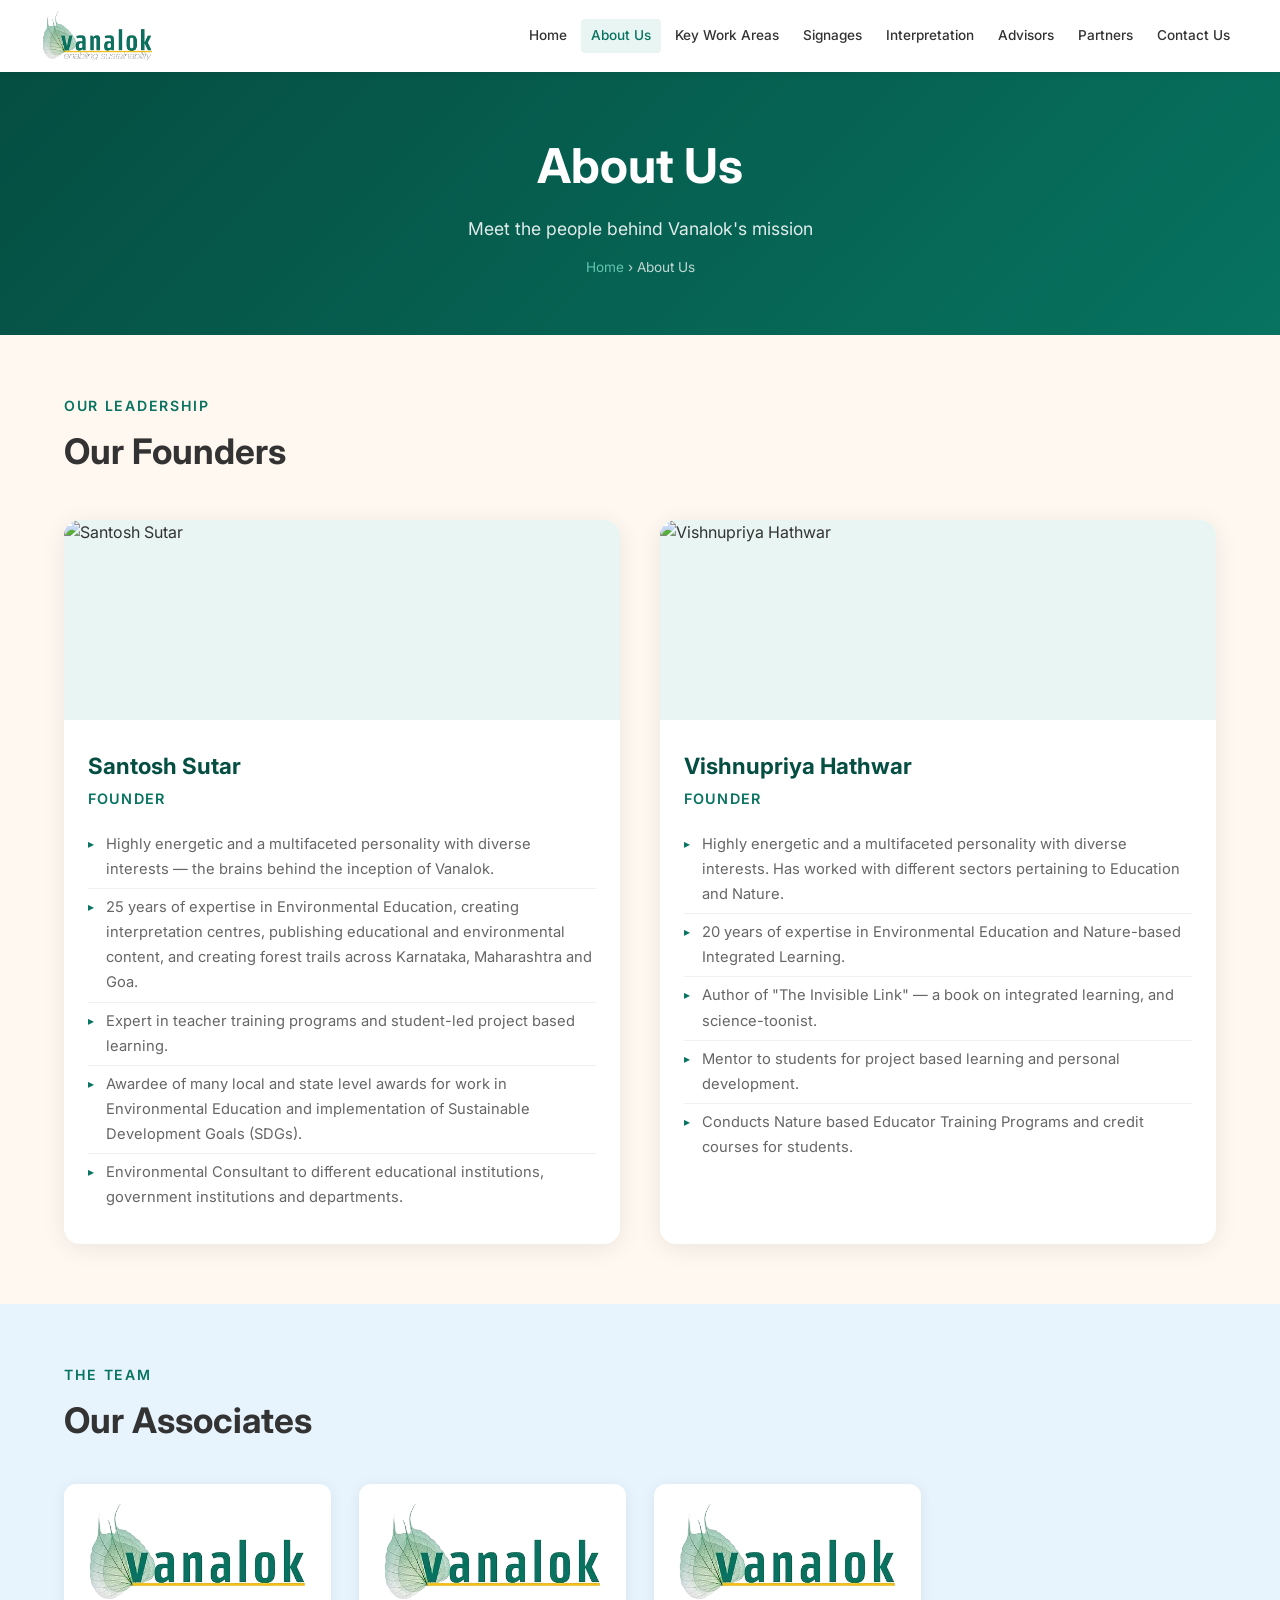
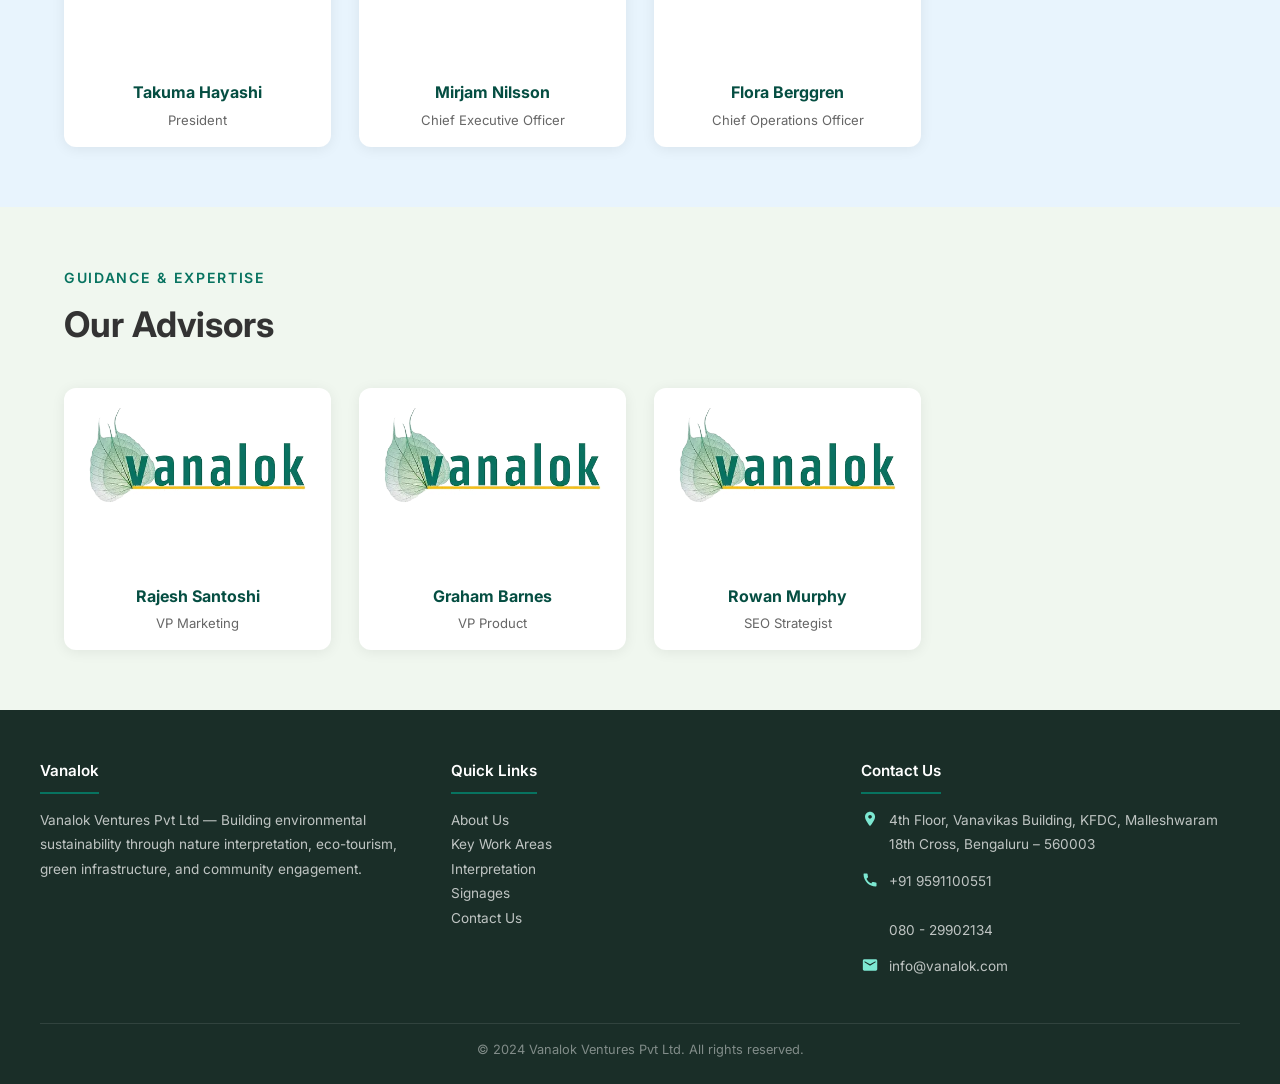
==== about.html @ e389078a "Initial commit" ====
<!doctype html>
<html lang="en">
  <head>
    <meta charset="UTF-8" />
    <meta name="viewport" content="width=device-width, initial-scale=1" />
    <title>About Us – Vanalok</title>
    <link
      rel="icon"
      href="https://vanalok.com/wp-content/uploads/2025/05/cropped-android-chrome-512x512-1-32x32.png"
      sizes="32x32"
    />
    <link rel="preconnect" href="https://fonts.googleapis.com" />
    <link rel="preconnect" href="https://fonts.gstatic.com" crossorigin />
    <link
      href="https://fonts.googleapis.com/css2?family=Inter:wght@300;400;500;600;700&display=swap"
      rel="stylesheet"
    />
    <style>
      *,
      *::before,
      *::after {
        box-sizing: border-box;
        margin: 0;
        padding: 0;
      }
      :root {
        --green: #077360;
        --green-dark: #054e42;
        --green-light: #e8f5f2;
        --text: #333;
        --text-light: #666;
        --white: #fff;
        --section-pad: 60px 0;
        --max-w: 1200px;
      }
      html {
        scroll-behavior: smooth;
      }
      body {
        font-family: "Inter", sans-serif;
        color: var(--text);
        line-height: 1.6;
      }
      a {
        color: inherit;
        text-decoration: none;
      }
      img {
        max-width: 100%;
        height: auto;
        display: block;
      }

      /* ── HEADER ── */
      #masthead {
        position: fixed;
        top: 0;
        left: 0;
        right: 0;
        z-index: 1000;
        background: rgba(255, 255, 255, 0.96);
        backdrop-filter: blur(6px);
        box-shadow: 0 1px 8px rgba(0, 0, 0, 0.08);
        padding: 0 32px;
      }
      .header-inner {
        max-width: var(--max-w);
        margin: auto;
        display: flex;
        align-items: center;
        justify-content: space-between;
        height: 72px;
      }
      .site-logo img {
        height: 54px;
        width: auto;
      }
      .nav-toggle {
        display: none;
        cursor: pointer;
        background: none;
        border: none;
        padding: 4px;
      }
      .nav-toggle svg {
        display: block;
      }
      .main-nav ul {
        list-style: none;
        display: flex;
        gap: 4px;
        flex-wrap: wrap;
      }
      .main-nav ul li a {
        display: block;
        padding: 6px 10px;
        font-size: 0.85rem;
        font-weight: 500;
        color: var(--text);
        border-radius: 4px;
        transition:
          color 0.2s,
          background 0.2s;
      }
      .main-nav ul li a:hover,
      .main-nav ul li a.active {
        color: var(--green);
        background: var(--green-light);
      }

      /* Mobile nav drawer */
      .nav-drawer {
        display: none;
        position: fixed;
        inset: 0;
        z-index: 2000;
      }
      .nav-overlay {
        position: absolute;
        inset: 0;
        background: rgba(0, 0, 0, 0.45);
      }
      .nav-panel {
        position: absolute;
        top: 0;
        right: 0;
        width: 280px;
        height: 100%;
        background: var(--white);
        padding: 24px 20px;
        overflow-y: auto;
        animation: slideIn 0.25s ease;
      }
      @keyframes slideIn {
        from {
          transform: translateX(100%);
        }
        to {
          transform: translateX(0);
        }
      }
      .nav-panel-close {
        display: flex;
        justify-content: flex-end;
        margin-bottom: 16px;
        background: none;
        border: none;
        cursor: pointer;
        color: var(--text);
      }
      .nav-panel ul {
        list-style: none;
      }
      .nav-panel ul li a {
        display: block;
        padding: 12px 8px;
        border-bottom: 1px solid #eee;
        font-size: 0.95rem;
        font-weight: 500;
        color: var(--text);
        transition: color 0.2s;
      }
      .nav-panel ul li a:hover {
        color: var(--green);
      }
      .nav-drawer.open {
        display: block;
      }

      /* ── PAGE HERO BANNER ── */
      .page-hero {
        margin-top: 72px;
        background: linear-gradient(
          135deg,
          var(--green-dark) 0%,
          var(--green) 100%
        );
        padding: 56px 24px;
        text-align: center;
        color: var(--white);
      }
      .page-hero h1 {
        font-size: clamp(2rem, 4vw, 3rem);
        font-weight: 700;
        margin-bottom: 10px;
      }
      .page-hero p {
        font-size: 1.1rem;
        opacity: 0.88;
      }
      .breadcrumb {
        margin-top: 14px;
        font-size: 0.85rem;
        opacity: 0.75;
      }
      .breadcrumb a {
        color: #7de8d2;
      }
      .breadcrumb a:hover {
        text-decoration: underline;
      }

      /* ── SECTIONS ── */
      .section {
        padding: var(--section-pad);
      }
      .container {
        max-width: var(--max-w);
        margin: auto;
        padding: 0 24px;
      }
      .section-tag {
        font-size: 0.88rem;
        font-weight: 600;
        letter-spacing: 0.12em;
        text-transform: uppercase;
        color: var(--green);
        margin-bottom: 6px;
      }
      .section-title {
        font-size: clamp(1.6rem, 3vw, 2.2rem);
        font-weight: 700;
        color: var(--text);
        margin-bottom: 20px;
      }
      .section-title.center {
        text-align: center;
      }

      /* ── PERSON CARD (Founders) ── */
      .founders-grid {
        display: grid;
        grid-template-columns: 1fr 1fr;
        gap: 40px;
        margin-top: 40px;
      }
      @media (max-width: 768px) {
        .founders-grid {
          grid-template-columns: 1fr;
          gap: 32px;
        }
      }
      .founder-card {
        background: var(--white);
        border-radius: 16px;
        overflow: hidden;
        box-shadow: 0 4px 24px rgba(0, 0, 0, 0.08);
        display: flex;
        flex-direction: column;
      }
      .founder-card-img {
        width: 100%;
        height: 320px;
        object-fit: cover;
        object-position: top;
      }
      @media (max-width: 480px) {
        .founder-card-img {
          height: 240px;
        }
      }
      .founder-card-body {
        padding: 28px 24px;
        flex: 1;
      }
      .founder-card-body h2 {
        font-size: 1.4rem;
        font-weight: 700;
        color: var(--green-dark);
        margin-bottom: 4px;
      }
      .founder-card-body .role {
        font-size: 0.9rem;
        font-weight: 600;
        color: var(--green);
        text-transform: uppercase;
        letter-spacing: 0.08em;
        margin-bottom: 16px;
      }
      .founder-card-body ul {
        list-style: none;
        padding: 0;
      }
      .founder-card-body ul li {
        font-size: 0.92rem;
        color: var(--text-light);
        line-height: 1.7;
        padding: 6px 0;
        border-bottom: 1px solid #f0f0f0;
        padding-left: 18px;
        position: relative;
      }
      .founder-card-body ul li::before {
        content: "▸";
        position: absolute;
        left: 0;
        color: var(--green);
        font-size: 0.75rem;
        top: 8px;
      }
      .founder-card-body ul li:last-child {
        border-bottom: none;
      }

      /* ── ASSOCIATES & ADVISORS GRID ── */
      .people-grid {
        display: grid;
        grid-template-columns: repeat(auto-fill, minmax(220px, 1fr));
        gap: 28px;
        margin-top: 36px;
      }
      @media (max-width: 500px) {
        .people-grid {
          grid-template-columns: repeat(2, 1fr);
          gap: 16px;
        }
      }
      @media (max-width: 340px) {
        .people-grid {
          grid-template-columns: 1fr;
        }
      }
      .person-card {
        background: var(--white);
        border-radius: 12px;
        overflow: hidden;
        box-shadow: 0 2px 14px rgba(0, 0, 0, 0.07);
        text-align: center;
        transition:
          transform 0.2s,
          box-shadow 0.2s;
      }
      .person-card:hover {
        transform: translateY(-4px);
        box-shadow: 0 8px 28px rgba(7, 115, 96, 0.13);
      }
      .person-card img {
        width: 100%;
        height: 180px;
        object-fit: cover;
        object-position: top;
      }
      .person-card-body {
        padding: 16px 14px;
      }
      .person-card-body h3 {
        font-size: 1rem;
        font-weight: 700;
        color: var(--green-dark);
        margin-bottom: 4px;
      }
      .person-card-body p {
        font-size: 0.82rem;
        color: var(--text-light);
      }

      /* ── SECTION BACKGROUNDS ── */
      .bg-founders {
        background: #fff8f0;
      }
      .bg-associates {
        background: #e8f4fd;
      }
      .bg-advisors {
        background: #f0f7ef;
      }

      /* ── FOOTER ── */
      footer {
        background: #1a2e28;
        color: rgba(255, 255, 255, 0.8);
        padding: 48px 24px 24px;
      }
      .footer-inner {
        max-width: var(--max-w);
        margin: auto;
      }
      .footer-grid {
        display: grid;
        grid-template-columns: 1fr 1fr 1fr;
        gap: 32px;
        margin-bottom: 32px;
      }
      @media (max-width: 700px) {
        .footer-grid {
          grid-template-columns: 1fr;
        }
      }
      .footer-col h4 {
        color: var(--white);
        font-size: 0.95rem;
        font-weight: 600;
        margin-bottom: 14px;
        padding-bottom: 8px;
        border-bottom: 2px solid var(--green);
        display: inline-block;
      }
      .footer-col p,
      .footer-col a {
        font-size: 0.85rem;
        color: rgba(255, 255, 255, 0.72);
        line-height: 1.8;
        display: block;
      }
      .footer-col a:hover {
        color: #7de8d2;
      }
      .footer-contact-item {
        display: flex;
        gap: 10px;
        margin-bottom: 12px;
        align-items: flex-start;
      }
      .footer-contact-item svg {
        flex-shrink: 0;
        margin-top: 2px;
      }
      .footer-bottom {
        border-top: 1px solid rgba(255, 255, 255, 0.1);
        padding-top: 16px;
        text-align: center;
        font-size: 0.8rem;
        color: rgba(255, 255, 255, 0.45);
      }

      /* ── SCROLL TO TOP ── */
      #scrollTop {
        position: fixed;
        bottom: 24px;
        right: 24px;
        z-index: 999;
        background: var(--green);
        color: var(--white);
        border: none;
        cursor: pointer;
        width: 42px;
        height: 42px;
        border-radius: 50%;
        display: none;
        align-items: center;
        justify-content: center;
        box-shadow: 0 4px 12px rgba(7, 115, 96, 0.3);
        transition: background 0.2s;
      }
      #scrollTop.visible {
        display: flex;
      }
      #scrollTop:hover {
        background: var(--green-dark);
      }

      /* ── RESPONSIVE TWEAKS ── */
      @media (max-width: 900px) {
        .main-nav {
          display: none;
        }
        .nav-toggle {
          display: block;
        }
      }
      @media (max-width: 480px) {
        #masthead {
          padding: 0 16px;
        }
        .page-hero {
          padding: 40px 16px;
        }
        .container {
          padding: 0 16px;
        }
        .section {
          padding: 40px 0;
        }
        .founder-card-body {
          padding: 20px 16px;
        }
      }
    </style>
  </head>
  <body>
    <!-- HEADER -->
    <header id="masthead">
      <div class="header-inner">
        <a href="index.html" class="site-logo">
          <img
            src="images/logo.png"
            alt="Vanalok"
            onerror="
              this.style.display = 'none';
              this.nextSibling.style.display = 'block';
            "
          />
          <span
            style="
              display: none;
              font-size: 1.4rem;
              font-weight: 700;
              color: #077360;
            "
            >Vanalok</span
          >
        </a>
        <nav class="main-nav" aria-label="Main navigation">
          <ul>
            <li><a href="https://vanalok.com/index.html">Home</a></li>
            <li><a href="" class="active">About Us</a></li>
            <li><a href="https://vanalok.com/index.html#homeFocus">Key Work Areas</a></li>
            <li><a href="https://vanalok.com/index.html#homeSign">Signages</a></li>
            <li><a href="https://vanalok.com/index.html#interpretation">Interpretation</a></li>
            <li><a href="https://vanalok.com/index.html#team">Advisors</a></li>
            <li><a href="https://vanalok.com/index.html#partners">Partners</a></li>
            <li><a href="https://vanalok.com/contact.html">Contact Us</a></li>
          </ul>
        </nav>
        <button class="nav-toggle" aria-label="Open menu" id="navToggle">
          <svg
            xmlns="http://www.w3.org/2000/svg"
            width="26"
            height="26"
            viewBox="0 0 24 25"
            fill="none"
          >
            <path
              d="M20 12.18H10"
              stroke="#077360"
              stroke-width="1.5"
              stroke-linecap="round"
            />
            <path
              d="M20 5.18H4"
              stroke="#077360"
              stroke-width="1.5"
              stroke-linecap="round"
            />
            <path
              d="M20 19.18H4"
              stroke="#077360"
              stroke-width="1.5"
              stroke-linecap="round"
            />
          </svg>
        </button>
      </div>
    </header>

    <!-- MOBILE NAV DRAWER -->
    <div class="nav-drawer" id="navDrawer">
      <div class="nav-overlay" id="navOverlay"></div>
      <div class="nav-panel">
        <button class="nav-panel-close" id="navClose" aria-label="Close menu">
          <svg
            xmlns="http://www.w3.org/2000/svg"
            width="24"
            height="24"
            viewBox="0 0 512 512"
            fill="#333"
          >
            <path
              d="M464 32H48C21.5 32 0 53.5 0 80v352c0 26.5 21.5 48 48 48h416c26.5 0 48-21.5 48-48V80c0-26.5-21.5-48-48-48zm0 394c0 3.3-2.7 6-6 6H54c-3.3 0-6-2.7-6-6V86c0-3.3 2.7-6 6-6h404c3.3 0 6 2.7 6 6v340zM356.5 194.6L295.1 256l61.4 61.4c4.6 4.6 4.6 12.1 0 16.8l-22.3 22.3c-4.6 4.6-12.1 4.6-16.8 0L256 295.1l-61.4 61.4c-4.6 4.6-12.1 4.6-16.8 0l-22.3-22.3c-4.6-4.6-4.6-12.1 0-16.8l61.4-61.4-61.4-61.4c-4.6-4.6-4.6-12.1 0-16.8l22.3-22.3c4.6-4.6 12.1-4.6 16.8 0l61.4 61.4 61.4-61.4c4.6-4.6 12.1-4.6 16.8 0l22.3 22.3c4.7 4.6 4.7 12.1 0 16.8z"
            />
          </svg>
        </button>
        <nav>
          <ul>
            <li><a href="https://vanalok.com/index.html">Home</a></li>
            <li><a href="" class="active">About Us</a></li>
            <li><a href="https://vanalok.com/index.html#homeFocus">Key Work Areas</a></li>
            <li><a href="https://vanalok.com/index.html#homeSign">Signages</a></li>
            <li><a href="https://vanalok.com/index.html#interpretation">Interpretation</a></li>
            <li><a href="https://vanalok.com/index.html#team">Advisors</a></li>
            <li><a href="https://vanalok.com/index.html#partners">Partners</a></li>
            <li><a href="https://vanalok.com/contact.html">Contact Us</a></li>
          </ul>
        </nav>
      </div>
    </div>

    <!-- PAGE HERO -->
    <div class="page-hero">
      <h1>About Us</h1>
      <p>Meet the people behind Vanalok's mission</p>
      <div class="breadcrumb">
        <a href="index.html">Home</a> &rsaquo; About Us
      </div>
    </div>

    <!-- FOUNDERS -->
    <section class="section bg-founders">
      <div class="container">
        <p class="section-tag">Our Leadership</p>
        <h2 class="section-title">Our Founders</h2>
        <div class="founders-grid">
          <!-- Founder 1 -->
          <div class="founder-card">
            <img
              class="founder-card-img"
              src="https://vanalok.com/wp-content/uploads/2024/03/Picture1.png"
              alt="Santosh Sutar"
              loading="lazy"
              onerror="
                this.style.background = '#e8f5f2';
                this.style.height = '200px';
              "
            />
            <div class="founder-card-body">
              <h2>Santosh Sutar</h2>
              <p class="role">Founder</p>
              <ul>
                <li>
                  Highly energetic and a multifaceted personality with diverse
                  interests — the brains behind the inception of Vanalok.
                </li>
                <li>
                  25 years of expertise in Environmental Education, creating
                  interpretation centres, publishing educational and
                  environmental content, and creating forest trails across
                  Karnataka, Maharashtra and Goa.
                </li>
                <li>
                  Expert in teacher training programs and student-led project
                  based learning.
                </li>
                <li>
                  Awardee of many local and state level awards for work in
                  Environmental Education and implementation of Sustainable
                  Development Goals (SDGs).
                </li>
                <li>
                  Environmental Consultant to different educational
                  institutions, government institutions and departments.
                </li>
              </ul>
            </div>
          </div>

          <!-- Founder 2 -->
          <div class="founder-card">
            <img
              class="founder-card-img"
              src="https://vanalok.com/wp-content/uploads/2024/03/WhatsApp-Image-2024-03-13-at-11.32.58-AM-1.jpeg"
              alt="Vishnupriya Hathwar"
              loading="lazy"
              onerror="
                this.style.background = '#e8f5f2';
                this.style.height = '200px';
              "
            />
            <div class="founder-card-body">
              <h2>Vishnupriya Hathwar</h2>
              <p class="role">Founder</p>
              <ul>
                <li>
                  Highly energetic and a multifaceted personality with diverse
                  interests. Has worked with different sectors pertaining to
                  Education and Nature.
                </li>
                <li>
                  20 years of expertise in Environmental Education and
                  Nature-based Integrated Learning.
                </li>
                <li>
                  Author of "The Invisible Link" — a book on integrated
                  learning, and science-toonist.
                </li>
                <li>
                  Mentor to students for project based learning and personal
                  development.
                </li>
                <li>
                  Conducts Nature based Educator Training Programs and credit
                  courses for students.
                </li>
              </ul>
            </div>
          </div>
        </div>
      </div>
    </section>

    <!-- OUR ASSOCIATES -->
    <section class="section bg-associates">
      <div class="container">
        <p class="section-tag">The Team</p>
        <h2 class="section-title">Our Associates</h2>
        <div class="people-grid">
          <div class="person-card">
            <img
              src="https://vanalok.com/wp-content/uploads/2024/03/WhatsApp-Image-2024-03-15-at-3.35.11-PM-e1710506481249.jpeg"
              alt="Takuma Hayashi"
              loading="lazy"
              onerror="
                this.src = 'images/cropped-logo.png';
                this.style.objectFit = 'contain';
                this.style.padding = '20px';
              "
            />
            <div class="person-card-body">
              <h3>Takuma Hayashi</h3>
              <p>President</p>
            </div>
          </div>

          <div class="person-card">
            <img
              src="https://vanalok.com/wp-content/uploads/2024/03/WhatsApp-Image-2024-03-15-at-3.36.14-PM.jpeg"
              alt="Mirjam Nilsson"
              loading="lazy"
              onerror="
                this.src = 'images/cropped-logo.png';
                this.style.objectFit = 'contain';
                this.style.padding = '20px';
              "
            />
            <div class="person-card-body">
              <h3>Mirjam Nilsson</h3>
              <p>Chief Executive Officer</p>
            </div>
          </div>

          <div class="person-card">
            <img
              src="https://vanalok.com/wp-content/uploads/2024/02/associates-3.png"
              alt="Flora Berggren"
              loading="lazy"
              onerror="
                this.src = 'images/cropped-logo.png';
                this.style.objectFit = 'contain';
                this.style.padding = '20px';
              "
            />
            <div class="person-card-body">
              <h3>Flora Berggren</h3>
              <p>Chief Operations Officer</p>
            </div>
          </div>
        </div>
      </div>
    </section>

    <!-- OUR ADVISORS -->
    <section class="section bg-advisors">
      <div class="container">
        <p class="section-tag">Guidance &amp; Expertise</p>
        <h2 class="section-title">Our Advisors</h2>
        <div class="people-grid">
          <div class="person-card">
            <img
              src="https://vanalok.com/wp-content/uploads/2024/02/advisors-1.png"
              alt="Rajesh Santoshi"
              loading="lazy"
              onerror="
                this.src = 'images/cropped-logo.png';
                this.style.objectFit = 'contain';
                this.style.padding = '20px';
              "
            />
            <div class="person-card-body">
              <h3>Rajesh Santoshi</h3>
              <p>VP Marketing</p>
            </div>
          </div>

          <div class="person-card">
            <img
              src="https://vanalok.com/wp-content/uploads/2024/02/advisors-2.png"
              alt="Graham Barnes"
              loading="lazy"
              onerror="
                this.src = 'images/cropped-logo.png';
                this.style.objectFit = 'contain';
                this.style.padding = '20px';
              "
            />
            <div class="person-card-body">
              <h3>Graham Barnes</h3>
              <p>VP Product</p>
            </div>
          </div>

          <div class="person-card">
            <img
              src="https://vanalok.com/wp-content/uploads/2024/02/advisors-3.png"
              alt="Rowan Murphy"
              loading="lazy"
              onerror="
                this.src = 'images/cropped-logo.png';
                this.style.objectFit = 'contain';
                this.style.padding = '20px';
              "
            />
            <div class="person-card-body">
              <h3>Rowan Murphy</h3>
              <p>SEO Strategist</p>
            </div>
          </div>
        </div>
      </div>
    </section>

    <!-- FOOTER -->
    <footer>
      <div class="footer-inner">
        <div class="footer-grid">
          <div class="footer-col">
            <h4>Vanalok</h4>
            <p>
              Vanalok Ventures Pvt Ltd — Building environmental sustainability
              through nature interpretation, eco-tourism, green infrastructure,
              and community engagement.
            </p>
          </div>
          <div class="footer-col">
            <h4>Quick Links</h4>
            <a href="#">About Us</a>
            <a href="https://vanalok.com/index.html#homeFocus">Key Work Areas</a>
            <a href="https://vanalok.com/index.html#interpretation">Interpretation</a>
            <a href="https://vanalok.com/index.html#homeSign">Signages</a>
            <a href="https://vanalok.com/contact.html">Contact Us</a>
          </div>
          <div class="footer-col">
            <h4>Contact Us</h4>
            <div class="footer-contact-item">
              <svg
                xmlns="http://www.w3.org/2000/svg"
                width="18"
                height="18"
                viewBox="0 0 25 24"
                fill="none"
              >
                <path
                  d="M12.5605 11.5024C11.8975 11.5024 11.2616 11.239 10.7928 10.7702C10.3239 10.3014 10.0605 9.66548 10.0605 9.00244C10.0605 8.3394 10.3239 7.70352 10.7928 7.23467C11.2616 6.76583 11.8975 6.50244 12.5605 6.50244C13.2236 6.50244 13.8595 6.76583 14.3283 7.23467C14.7972 7.70352 15.0605 8.3394 15.0605 9.00244C15.0605 9.95244 14.3005 11.5024 12.5605 11.5024ZM12.5605 2.00244C8.7005 2.00244 5.56055 5.14244 5.56055 9.00244C5.56055 14.2524 12.5605 22.0024 12.5605 22.0024C12.5605 22.0024 19.5605 14.2524 19.5605 9.00244C19.5605 5.14244 16.4205 2.00244 12.5605 2.00244Z"
                  fill="#7de8d2"
                />
              </svg>
              <p>
                4th Floor, Vanavikas Building, KFDC, Malleshwaram 18th Cross,
                Bengaluru – 560003
              </p>
            </div>
            <div class="footer-contact-item">
              <svg
                xmlns="http://www.w3.org/2000/svg"
                width="18"
                height="18"
                viewBox="0 0 25 24"
                fill="none"
              >
                <path
                  d="M20.5705 15.3824C19.3405 15.3824 18.1505 15.1824 17.0405 14.8224C16.0305 14.4824 14.7005 15.0624 14.4605 17.0324C11.6305 15.6824 8.98055 13.1324 7.57055 10.2024L9.52055 8.54244C9.79055 8.26244 9.87055 7.87244 9.76055 7.52244C9.39055 6.41244 9.20055 5.22244 9.20055 3.99244C9.20055 3.45244 8.75055 3.00244 8.21055 3.00244H4.75055C4.21055 3.00244 3.56055 3.24244 3.56055 3.99244C3.56055 13.2824 11.2905 21.0024 20.5705 21.0024C21.2805 21.0024 21.5605 20.3724 21.5605 19.8224V16.3724C21.5605 15.8324 21.1105 15.3824 20.5705 15.3824Z"
                  fill="#7de8d2"
                />
              </svg>
              <p>
                <a href="tel:+919591100551">+91 9591100551</a><br /><a
                  href="tel:08029902134"
                  >080 - 29902134</a
                >
              </p>
            </div>
            <div class="footer-contact-item">
              <svg
                xmlns="http://www.w3.org/2000/svg"
                width="18"
                height="18"
                viewBox="0 0 25 24"
                fill="none"
              >
                <path
                  d="M20.5605 4.00244H4.56055C3.46055 4.00244 2.56055 4.90244 2.56055 6.00244V18.0024C2.56055 19.1024 3.46055 20.0024 4.56055 20.0024H20.5605C21.6605 20.0024 22.5605 19.1024 22.5605 18.0024V6.00244C22.5605 4.90244 21.6605 4.00244 20.5605 4.00244ZM20.1605 8.25244L13.6205 12.3424C12.9705 12.7524 12.1505 12.7524 11.5005 12.3424L4.96055 8.25244C4.65055 8.06244 4.54055 7.66244 4.73055 7.35244C4.92055 7.04244 5.32055 6.93244 5.63055 7.12244L12.5605 11.0024L19.4905 7.12244C19.8005 6.93244 20.2005 7.04244 20.3905 7.35244C20.5805 7.66244 20.4705 8.06244 20.1605 8.25244Z"
                  fill="#7de8d2"
                />
              </svg>
              <p><a href="mailto:info@vanalok.com">info@vanalok.com</a></p>
            </div>
          </div>
        </div>
        <div class="footer-bottom">
          <p>&copy; 2024 Vanalok Ventures Pvt Ltd. All rights reserved.</p>
        </div>
      </div>
    </footer>

    <!-- SCROLL TO TOP -->
    <button id="scrollTop" aria-label="Scroll to top">
      <svg
        xmlns="http://www.w3.org/2000/svg"
        width="18"
        height="18"
        viewBox="0 0 24 24"
        fill="none"
        stroke="white"
        stroke-width="2.5"
        stroke-linecap="round"
        stroke-linejoin="round"
      >
        <polyline points="18 15 12 9 6 15"></polyline>
      </svg>
    </button>

    <script>
      const navToggle = document.getElementById("navToggle");
      const navDrawer = document.getElementById("navDrawer");
      const navClose = document.getElementById("navClose");
      const navOverlay = document.getElementById("navOverlay");

      navToggle.addEventListener("click", () =>
        navDrawer.classList.add("open"),
      );
      navClose.addEventListener("click", () =>
        navDrawer.classList.remove("open"),
      );
      navOverlay.addEventListener("click", () =>
        navDrawer.classList.remove("open"),
      );
      navDrawer
        .querySelectorAll("a")
        .forEach((a) =>
          a.addEventListener("click", () => navDrawer.classList.remove("open")),
        );

      const mq = window.matchMedia("(max-width: 900px)");
      function handleNav(e) {
        document.querySelector(".main-nav").style.display = e.matches
          ? "none"
          : "";
        navToggle.style.display = e.matches ? "" : "none";
      }
      mq.addEventListener("change", handleNav);
      handleNav(mq);

      const scrollBtn = document.getElementById("scrollTop");
      window.addEventListener("scroll", () => {
        scrollBtn.classList.toggle("visible", window.scrollY > 300);
      });
      scrollBtn.addEventListener("click", () =>
        window.scrollTo({ top: 0, behavior: "smooth" }),
      );
    </script>
  </body>
  <script>
    "undefined" === typeof _trfq || (window._trfq = []);
    ("undefined" === typeof _trfd && (window._trfd = []),
      _trfd.push(
        { "tccl.baseHost": "secureserver.net" },
        { ap: "cpsh-oh" },
        { server: "sg2plzcpnl508095" },
        { dcenter: "sg2" },
        { cp_id: "10904619" },
        { cp_cl: "8" },
      )); // Monitoring performance to make your website faster. If you want to opt-out, please contact web hosting support.
  </script>
  <script src="https://img1.wsimg.com/traffic-assets/js/tccl.min.js"></script>
</html>
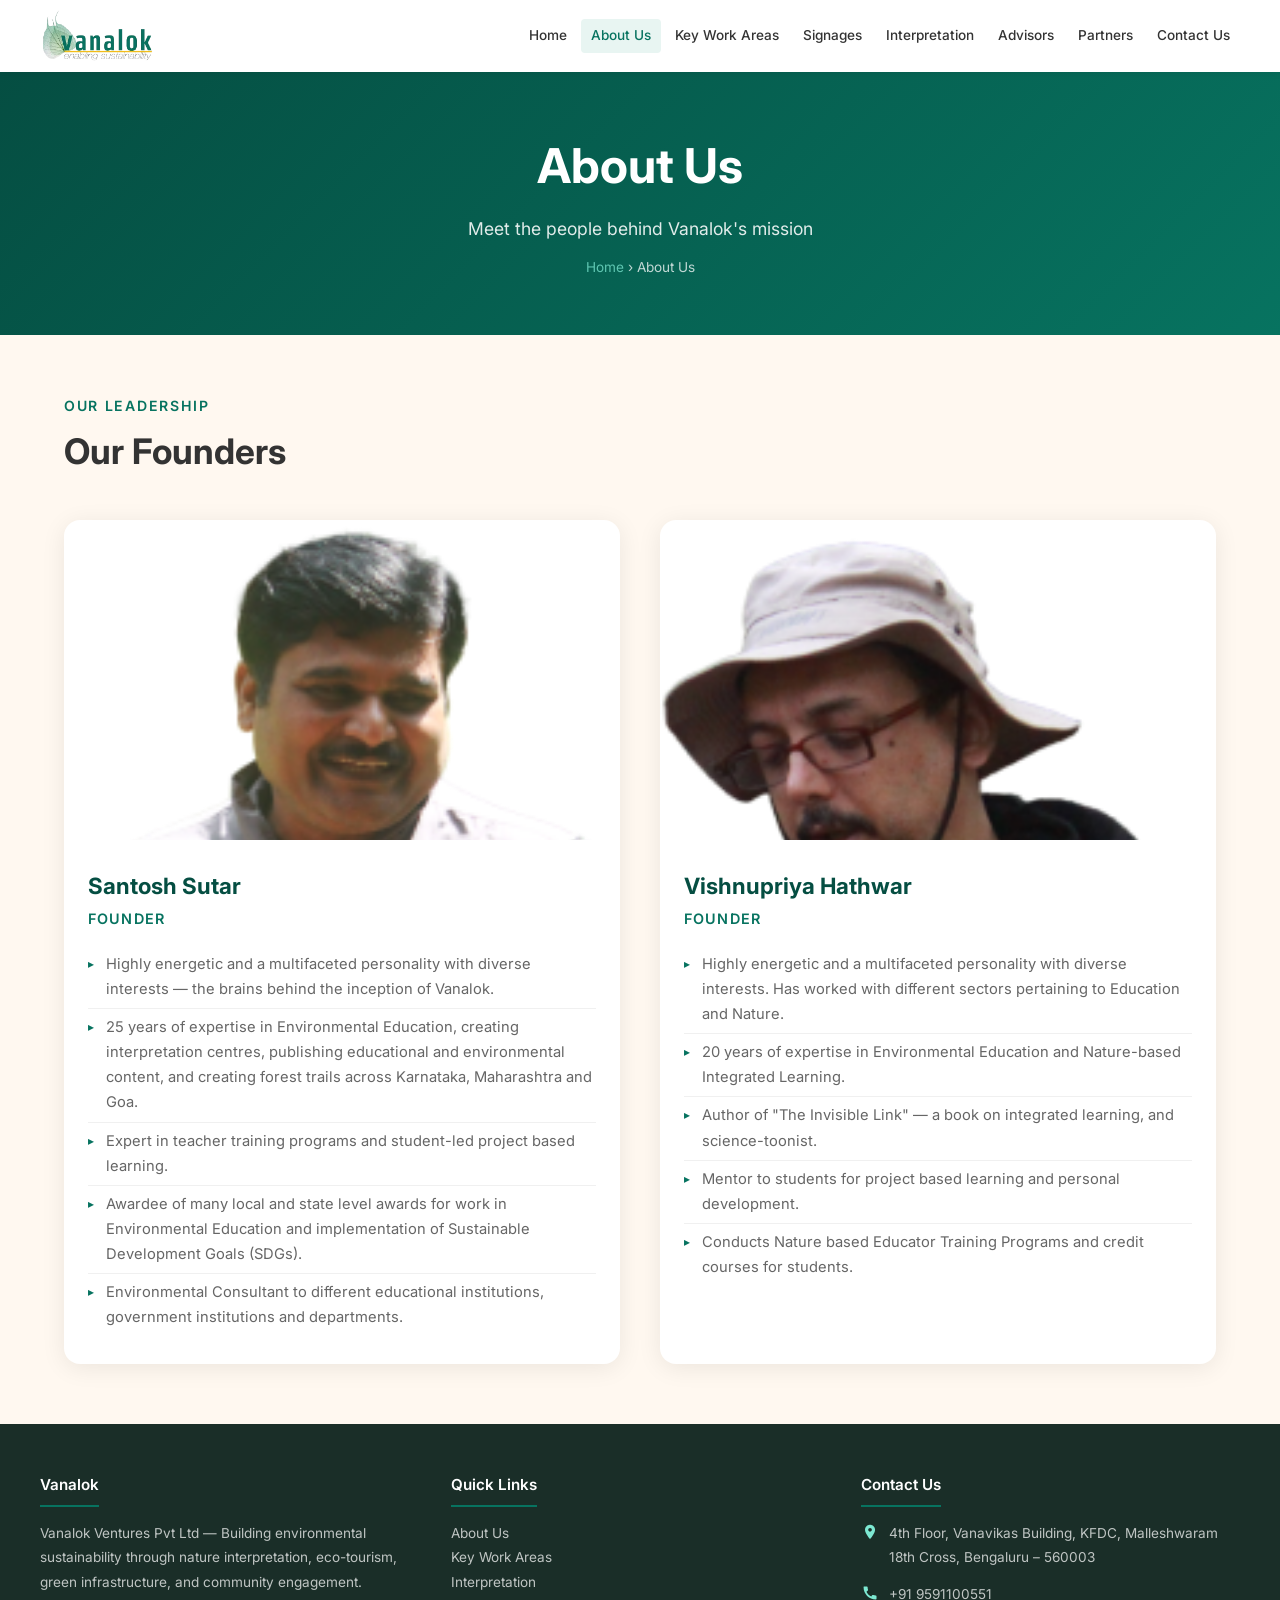
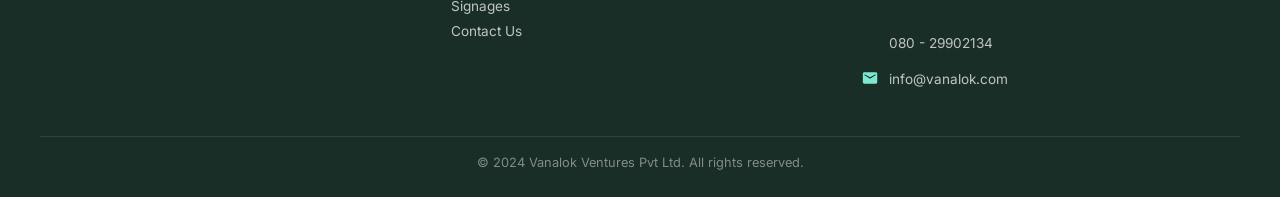
==== commit 9541d332: "Color added and link updated" ====
--- a/about.html
+++ b/about.html
@@ -302,67 +302,9 @@
         border-bottom: none;
       }
 
-      /* ── ASSOCIATES & ADVISORS GRID ── */
-      .people-grid {
-        display: grid;
-        grid-template-columns: repeat(auto-fill, minmax(220px, 1fr));
-        gap: 28px;
-        margin-top: 36px;
-      }
-      @media (max-width: 500px) {
-        .people-grid {
-          grid-template-columns: repeat(2, 1fr);
-          gap: 16px;
-        }
-      }
-      @media (max-width: 340px) {
-        .people-grid {
-          grid-template-columns: 1fr;
-        }
-      }
-      .person-card {
-        background: var(--white);
-        border-radius: 12px;
-        overflow: hidden;
-        box-shadow: 0 2px 14px rgba(0, 0, 0, 0.07);
-        text-align: center;
-        transition:
-          transform 0.2s,
-          box-shadow 0.2s;
-      }
-      .person-card:hover {
-        transform: translateY(-4px);
-        box-shadow: 0 8px 28px rgba(7, 115, 96, 0.13);
-      }
-      .person-card img {
-        width: 100%;
-        height: 180px;
-        object-fit: cover;
-        object-position: top;
-      }
-      .person-card-body {
-        padding: 16px 14px;
-      }
-      .person-card-body h3 {
-        font-size: 1rem;
-        font-weight: 700;
-        color: var(--green-dark);
-        margin-bottom: 4px;
-      }
-      .person-card-body p {
-        font-size: 0.82rem;
-        color: var(--text-light);
-      }
-
-      /* ── SECTION BACKGROUNDS ── */
+        /* ── SECTION BACKGROUNDS ── */
       .bg-founders {
         background: #fff8f0;
-      }
-      .bg-associates {
-        background: #e8f4fd;
-      }
-      .bg-advisors {
-        background: #f0f7ef;
       }
 
       /* ── FOOTER ── */
@@ -594,7 +536,7 @@
           <div class="founder-card">
             <img
               class="founder-card-img"
-              src="https://vanalok.com/wp-content/uploads/2024/03/Picture1.png"
+              src="images/team/santoshSir.png"
               alt="Santosh Sutar"
               loading="lazy"
               onerror="
@@ -637,7 +579,7 @@
           <div class="founder-card">
             <img
               class="founder-card-img"
-              src="https://vanalok.com/wp-content/uploads/2024/03/WhatsApp-Image-2024-03-13-at-11.32.58-AM-1.jpeg"
+              src="images/team/core/vishnu.png"
               alt="Vishnupriya Hathwar"
               loading="lazy"
               onerror="
@@ -671,126 +613,6 @@
                   courses for students.
                 </li>
               </ul>
-            </div>
-          </div>
-        </div>
-      </div>
-    </section>
-
-    <!-- OUR ASSOCIATES -->
-    <section class="section bg-associates">
-      <div class="container">
-        <p class="section-tag">The Team</p>
-        <h2 class="section-title">Our Associates</h2>
-        <div class="people-grid">
-          <div class="person-card">
-            <img
-              src="https://vanalok.com/wp-content/uploads/2024/03/WhatsApp-Image-2024-03-15-at-3.35.11-PM-e1710506481249.jpeg"
-              alt="Takuma Hayashi"
-              loading="lazy"
-              onerror="
-                this.src = 'images/cropped-logo.png';
-                this.style.objectFit = 'contain';
-                this.style.padding = '20px';
-              "
-            />
-            <div class="person-card-body">
-              <h3>Takuma Hayashi</h3>
-              <p>President</p>
-            </div>
-          </div>
-
-          <div class="person-card">
-            <img
-              src="https://vanalok.com/wp-content/uploads/2024/03/WhatsApp-Image-2024-03-15-at-3.36.14-PM.jpeg"
-              alt="Mirjam Nilsson"
-              loading="lazy"
-              onerror="
-                this.src = 'images/cropped-logo.png';
-                this.style.objectFit = 'contain';
-                this.style.padding = '20px';
-              "
-            />
-            <div class="person-card-body">
-              <h3>Mirjam Nilsson</h3>
-              <p>Chief Executive Officer</p>
-            </div>
-          </div>
-
-          <div class="person-card">
-            <img
-              src="https://vanalok.com/wp-content/uploads/2024/02/associates-3.png"
-              alt="Flora Berggren"
-              loading="lazy"
-              onerror="
-                this.src = 'images/cropped-logo.png';
-                this.style.objectFit = 'contain';
-                this.style.padding = '20px';
-              "
-            />
-            <div class="person-card-body">
-              <h3>Flora Berggren</h3>
-              <p>Chief Operations Officer</p>
-            </div>
-          </div>
-        </div>
-      </div>
-    </section>
-
-    <!-- OUR ADVISORS -->
-    <section class="section bg-advisors">
-      <div class="container">
-        <p class="section-tag">Guidance &amp; Expertise</p>
-        <h2 class="section-title">Our Advisors</h2>
-        <div class="people-grid">
-          <div class="person-card">
-            <img
-              src="https://vanalok.com/wp-content/uploads/2024/02/advisors-1.png"
-              alt="Rajesh Santoshi"
-              loading="lazy"
-              onerror="
-                this.src = 'images/cropped-logo.png';
-                this.style.objectFit = 'contain';
-                this.style.padding = '20px';
-              "
-            />
-            <div class="person-card-body">
-              <h3>Rajesh Santoshi</h3>
-              <p>VP Marketing</p>
-            </div>
-          </div>
-
-          <div class="person-card">
-            <img
-              src="https://vanalok.com/wp-content/uploads/2024/02/advisors-2.png"
-              alt="Graham Barnes"
-              loading="lazy"
-              onerror="
-                this.src = 'images/cropped-logo.png';
-                this.style.objectFit = 'contain';
-                this.style.padding = '20px';
-              "
-            />
-            <div class="person-card-body">
-              <h3>Graham Barnes</h3>
-              <p>VP Product</p>
-            </div>
-          </div>
-
-          <div class="person-card">
-            <img
-              src="https://vanalok.com/wp-content/uploads/2024/02/advisors-3.png"
-              alt="Rowan Murphy"
-              loading="lazy"
-              onerror="
-                this.src = 'images/cropped-logo.png';
-                this.style.objectFit = 'contain';
-                this.style.padding = '20px';
-              "
-            />
-            <div class="person-card-body">
-              <h3>Rowan Murphy</h3>
-              <p>SEO Strategist</p>
             </div>
           </div>
         </div>
